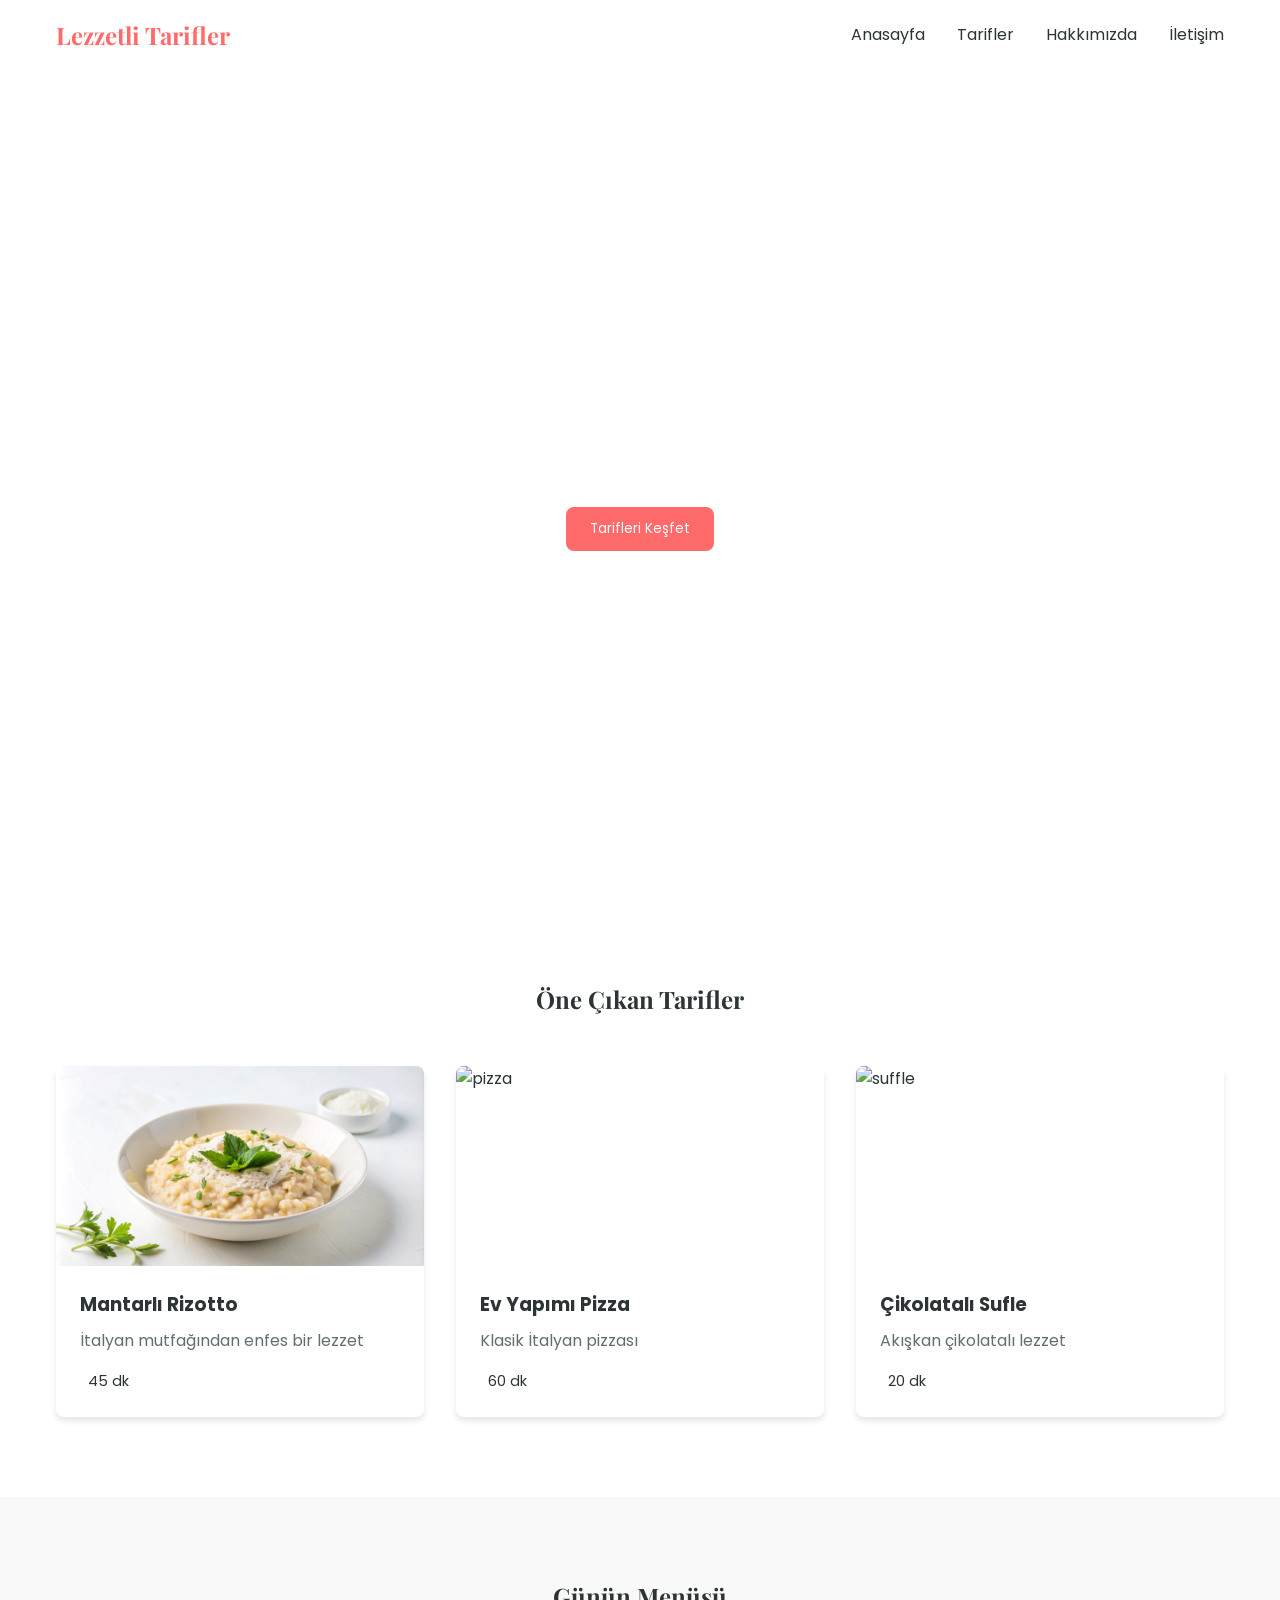
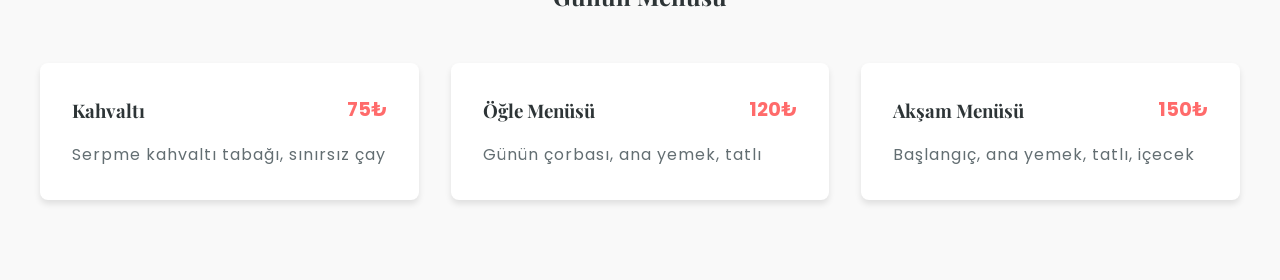
==== lezzetli tarifler/index.html @ 5f1219d7 "dosya düzeni" ====
<!doctype html>
<html lang="en">
  <head>
    <meta charset="UTF-8" />
    <meta name="viewport" content="width=device-width, initial-scale=1.0" />
    <title>Lezzetli Tarfiler</title>

    <!-- Css Link -->
    <link rel="stylesheet" href="./styles/styles.css" />

    <!-- Fontawesome CDN -->
    <link
      rel="stylesheet"
      href="https://cdnjs.cloudflare.com/ajax/libs/font-awesome/7.0.1/css/all.min.css"
      integrity="sha512-2SwdPD6INVrV/lHTZbO2nodKhrnDdJK9/kg2XD1r9uGqPo1cUbujc+IYdlYdEErWNu69gVcYgdxlmVmzTWnetw=="
      crossorigin="anonymous"
      referrerpolicy="no-referrer"
    />
  </head>
  <body>
    <!-- Header -->
    <header>
      <nav class="nav">
        <!-- Logo -->
        <h2 class="logo">Lezzetli Tarifler</h2>

        <!-- Navigation -->
        <ul class="nav-links">
          <li>
            <a href="#">Anasayfa</a>
          </li>

          <li>
            <a href="#">Tarifler</a>
          </li>

          <li>
            <a href="#">Hakkımızda</a>
          </li>

          <li>
            <a href="#">İletişim</a>
          </li>
        </ul>
      </nav>
    </header>

    <main>
      <!-- Hero -->
      <section class="hero">
        <div class="hero-content">
          <h1>En Lezzetli yemek tarifleri</h1>

          <p>Mutfağınıza lezzet katın</p>

          <button>Tarifleri Keşfet</button>
        </div>
      </section>

      <!-- Recipes -->
      <section class="recipes">
        <!-- Title -->
        <h2>Öne Çıkan Tarifler</h2>

        <!-- Container -->
        <div class="recipes-grid">
          <!-- Card-1 -->
          <div class="recipes-grid-card">
            <!-- Image -->
            <img src="./assets/risotto.jpg" alt="rizotto" />

            <!-- Content -->
            <div class="recipe-content">
              <h3>Mantarlı Rizotto</h3>

              <p>İtalyan mutfağından enfes bir lezzet</p>
              <span><i class="fa-solid fa-clock"></i> 45 dk</span>
            </div>
          </div>

          <!-- Card-2 -->
          <div class="recipes-grid-card">
            <!-- Image -->
            <img src="./assets/pizza.jpg" alt="pizza" />

            <!-- Content -->
            <div class="recipe-content">
              <h3>Ev Yapımı Pizza</h3>

              <p>Klasik İtalyan pizzası</p>
              <span><i class="fa-solid fa-clock"></i> 60 dk</span>
            </div>
          </div>

          <!-- Card-3 -->
          <div class="recipes-grid-card">
            <!-- Image -->
            <img src="./assets/suffle.jpg" alt="suffle" />

            <!-- Content -->
            <div class="recipe-content">
              <h3>Çikolatalı Sufle</h3>

              <p>Akışkan çikolatalı lezzet</p>
              <span><i class="fa-solid fa-clock"></i> 20 dk</span>
            </div>
          </div>
        </div>
      </section>

      <!-- Menu -->
      <section class="menu">
        <!-- Title -->
        <h2>Günün Menüsü</h2>

        <!-- Menu Grid -->
        <div class="menu-grid">
          <!-- Card-1 -->
          <div class="menu-grid-card">
            <div class="menu-grid-card-top">
              <h3>kahvaltı</h3>
              <span>75₺</span>
            </div>

            <p>Serpme kahvaltı tabağı, sınırsız çay</p>
          </div>

          <!-- Card-2 -->
          <div class="menu-grid-card">
            <div class="menu-grid-card-top">
              <h3>Öğle Menüsü</h3>
              <span>120₺</span>
            </div>

            <p>Günün çorbası, ana yemek, tatlı</p>
          </div>

          <!-- Card-3 -->
          <div class="menu-grid-card">
            <div class="menu-grid-card-top">
              <h3>Akşam Menüsü</h3>
              <span>150₺</span>
            </div>

            <p>Başlangıç, ana yemek, tatlı, içecek</p>
          </div>
        </div>
      </section>
    </main>
  </body>
</html>
---- lezzetli tarifler/styles/styles.css ----
@import url("https://fonts.googleapis.com/css2?family=Playfair+Display:ital,wght@0,400..900;1,400..900&family=Poppins:ital,wght@0,100;0,200;0,300;0,400;0,500;0,600;0,700;0,800;0,900;1,100;1,200;1,300;1,400;1,500;1,600;1,700;1,800;1,900&display=swap");
*,
*::before,
*::after {
  margin: 0;
  padding: 0;
  box-sizing: border-box;
  border: none;
  outline: none;
}

body {
  font-family: "Poppins", sans-serif;
  color: #2d3436;
  line-height: 1.6;
}

a {
  text-decoration: none;
  color: inherit;
}

ul {
  list-style: none;
}

img {
  max-width: 100%;
  height: auto;
  display: block;
}

button {
  font-family: inherit;
}

header {
  background-color: white;
  position: fixed;
  width: 100%;
  top: 0;
  z-index: 1000;
}
header .nav {
  max-width: 1200px;
  margin: 0 auto;
  padding: 1rem;
  justify-content: space-between;
}
header .nav .logo {
  font-family: "Playfair Display", serif;
  font-size: 1.5rem;
  font-weight: bold;
  color: #ff6b6b;
}
header .nav-links {
  gap: 2rem;
}
header .nav-links li a {
  transition: all 0.3s;
}
header .nav-links li a:hover {
  color: #ff6b6b;
}

.hero {
  height: 100vh;
  background-image: linear-gradient(rgba(0, 0, 0, 0.5)), url("../assets/banner.jpg");
  background-size: cover;
  background-position: center;
  display: flex;
  align-items: center;
  justify-content: center;
  color: white;
  text-align: center;
}
.hero-content h1 {
  font-size: 3.5rem;
  font-family: "Playfair Display", serif;
  margin-bottom: 1rem;
  text-transform: capitalize;
}
.hero-content p {
  font-size: 1.2rem;
  margin-bottom: 1.3rem;
  text-transform: capitalize;
}
.hero-content button {
  padding: 12px 24px;
  background-color: #ff6b6b;
  color: white;
  border: none;
  border-radius: 8px;
  cursor: pointer;
  transition: all 0.3s;
}
.hero-content button:hover {
  background-color: #ff3838;
}

.recipes {
  padding: 5rem 1rem;
  max-width: 1200px;
  margin: 0 auto;
}
.recipes h2 {
  text-align: center;
  font-family: "Playfair Display", serif;
  margin-bottom: 3rem;
}
.recipes-grid {
  display: grid;
  grid-template-columns: repeat(auto-fit, minmax(300px, 1fr));
  gap: 2rem;
}
.recipes-grid-card {
  background-color: white;
  overflow: hidden;
  border-radius: 8px;
  box-shadow: 0 4px 6px rgba(0, 0, 0, 0.1);
  cursor: pointer;
  transition: all 0.3s;
}
.recipes-grid-card:hover {
  transform: translateY(-5px);
  box-shadow: 0 8px 15px rgba(0, 0, 0, 0.15);
}
.recipes-grid-card img {
  width: 100%;
  height: 200px;
  -o-object-fit: cover;
     object-fit: cover;
}
.recipes-grid-card .recipe-content {
  padding: 1.5rem;
}
.recipes-grid-card .recipe-content h3 {
  color: #2d3436;
  margin-bottom: 0.5rem;
}
.recipes-grid-card .recipe-content p {
  color: #636e72;
  margin-bottom: 1rem;
}
.recipes-grid-card .recipe-content span {
  display: flex;
  align-items: center;
  gap: 0.5rem;
  font-size: 0.9rem;
}
.recipes-grid-card .recipe-content span i {
  color: #ff6b6b;
}

.menu {
  background-color: #f9f9f9;
  padding: 5rem 1rem;
}
.menu h2 {
  text-align: center;
  font-family: "Playfair Display", serif;
  margin-bottom: 3rem;
}
.menu-grid {
  max-width: 1200px;
  margin: 0 auto;
  display: grid;
  grid-template-columns: repeat(auto-fit, minmax(300px, 1fr));
  gap: 2rem;
}
.menu-grid-card {
  background-color: white;
  padding: 2rem;
  border-radius: 8px;
  box-shadow: 0 4px 6px rgba(0, 0, 0, 0.1);
  cursor: pointer;
  transition: all 0.3s;
}
.menu-grid-card:hover {
  transform: translateY(-5px);
  box-shadow: 0 8px 15px rgba(0, 0, 0, 0.15);
}
.menu-grid-card-top {
  display: flex;
  align-items: center;
  justify-content: space-between;
  margin-bottom: 1rem;
}
.menu-grid-card-top h3 {
  color: #2d3436;
  font-family: "Playfair Display", serif;
  text-transform: capitalize;
}
.menu-grid-card-top span {
  color: #ff6b6b;
  font-size: 1.2rem;
  font-weight: bold;
}
.menu-grid-card p {
  color: #636e72;
  letter-spacing: 1px;
}

.flex, header .nav, header .nav-links {
  display: flex;
  align-items: center;
}/*# sourceMappingURL=styles.css.map */
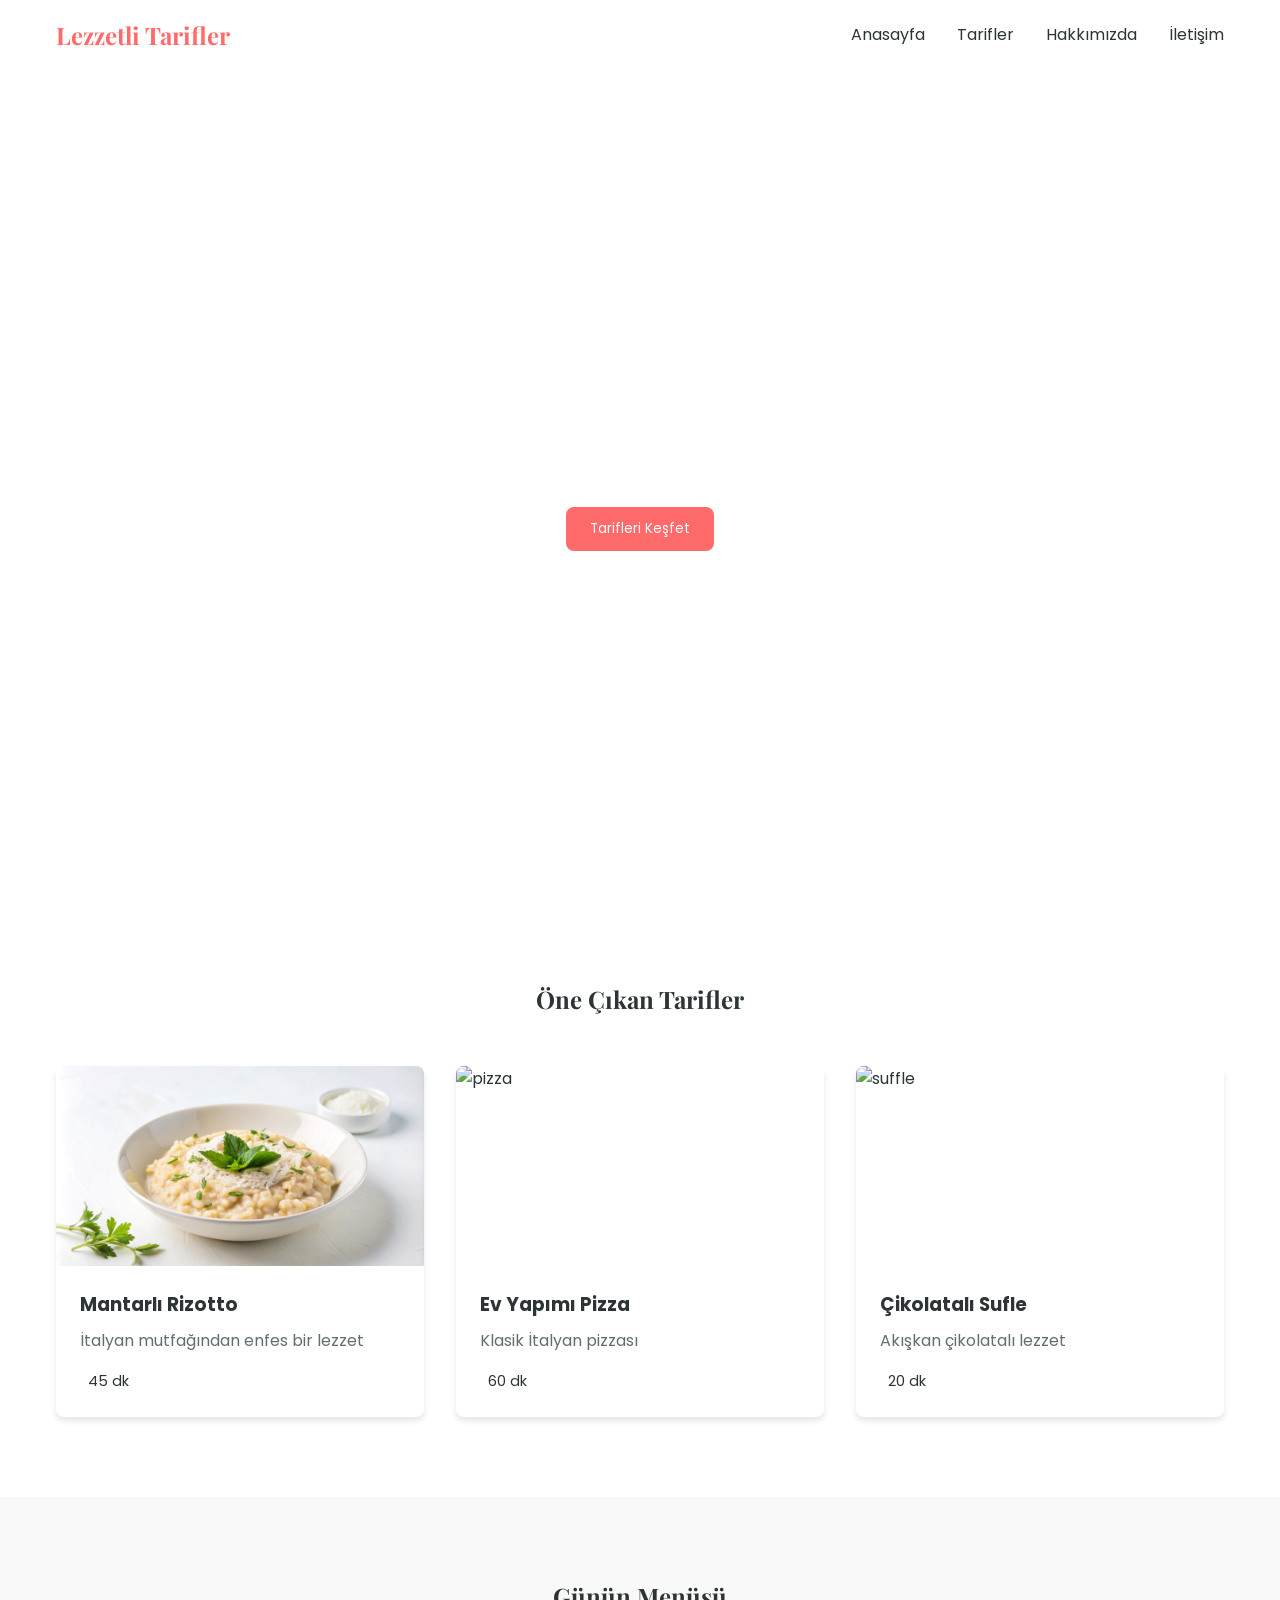
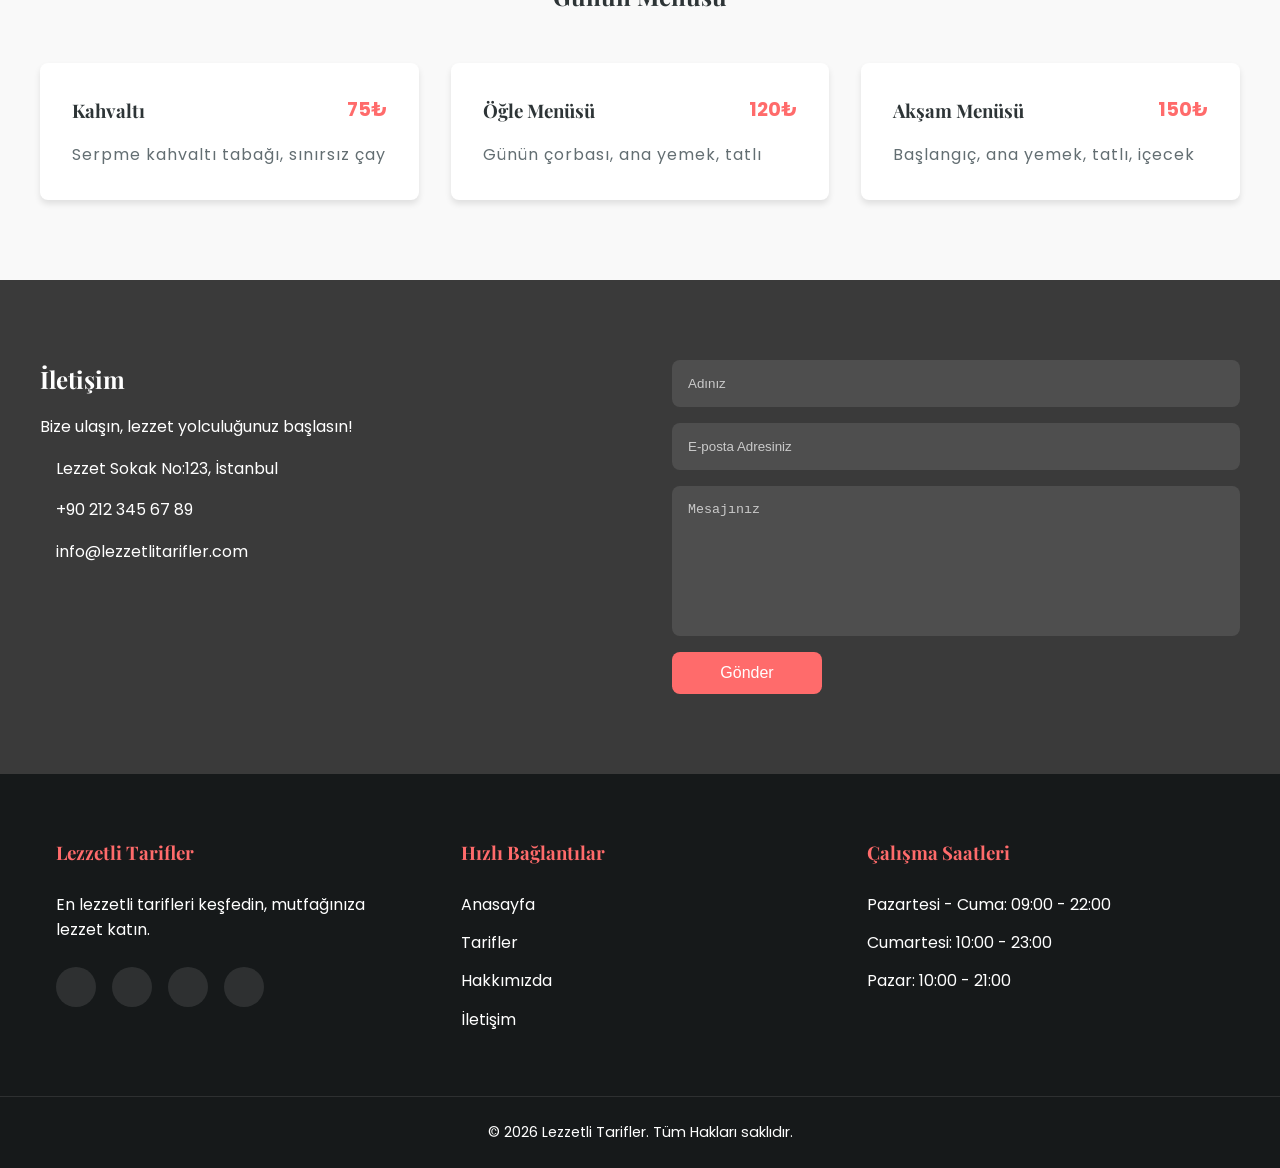
==== commit c6bf6004: "proje tamamlandı" ====
--- a/lezzetli tarifler/index.html
+++ b/lezzetli tarifler/index.html
@@ -24,6 +24,13 @@
         <!-- Logo -->
         <h2 class="logo">Lezzetli Tarifler</h2>
 
+        <!-- Menu -->
+        <div class="mobile-menu-btn">
+          <span></span>
+          <span></span>
+          <span></span>
+        </div>
+
         <!-- Navigation -->
         <ul class="nav-links">
           <li>
@@ -146,6 +153,107 @@
           </div>
         </div>
       </section>
+
+      <!-- Contact -->
+      <section class="contact">
+        <div class="contact-container">
+          <!-- Info -->
+          <div class="info">
+            <h2>İletişim</h2>
+            <p>Bize ulaşın, lezzet yolculuğunuz başlasın!</p>
+
+            <!-- Info item-1 -->
+            <div class="info-item">
+              <i class="fa-solid fa-location-dot"></i>
+              <p>Lezzet Sokak No:123, İstanbul</p>
+            </div>
+
+            <!-- Info item-2 -->
+            <div class="info-item">
+              <i class="fa-solid fa-phone"></i>
+              <p>+90 212 345 67 89</p>
+            </div>
+
+            <!-- Info item-3 -->
+            <div class="info-item">
+              <i class="fa-solid fa-envelope"></i>
+              <p>info@lezzetlitarifler.com</p>
+            </div>
+          </div>
+
+          <!-- Form -->
+          <form class="form">
+            <input type="text" placeholder="Adınız" />
+
+            <input type="email" placeholder="E-posta Adresiniz" />
+
+            <textarea placeholder="Mesajınız"></textarea>
+
+            <button type="submit">Gönder</button>
+          </form>
+        </div>
+      </section>
     </main>
+
+    <!-- Footer -->
+    <footer class="footer">
+      <!-- Content -->
+      <div class="footer-content">
+        <!-- Footer section-1 -->
+        <div class="footer-section">
+          <h3>Lezzetli Tarifler</h3>
+          <p>En lezzetli tarifleri keşfedin, mutfağınıza lezzet katın.</p>
+
+          <div class="social-links">
+            <a href="#">
+              <i class="fa-brands fa-facebook"></i>
+            </a>
+
+            <a href="#">
+              <i class="fa-brands fa-instagram"></i>
+            </a>
+
+            <a href="#">
+              <i class="fa-brands fa-x-twitter"></i>
+            </a>
+
+            <a href="#">
+              <i class="fa-brands fa-youtube"></i>
+            </a>
+          </div>
+        </div>
+
+        <!-- Footer section-2 -->
+        <div class="footer-section">
+          <h3>Hızlı Bağlantılar</h3>
+
+          <ul>
+            <li><a href="#">Anasayfa</a></li>
+            <li><a href="#">Tarifler</a></li>
+            <li><a href="#">Hakkımızda</a></li>
+            <li><a href="#">İletişim</a></li>
+          </ul>
+        </div>
+
+        <!-- Footer section-3 -->
+        <div class="footer-section">
+          <h3>Çalışma Saatleri</h3>
+
+          <ul>
+            <li>Pazartesi - Cuma: 09:00 - 22:00</li>
+            <li>Cumartesi: 10:00 - 23:00</li>
+            <li>Pazar: 10:00 - 21:00</li>
+          </ul>
+        </div>
+      </div>
+
+      <!-- Bottom -->
+      <div class="footer-bottom">
+        <p>&copy; 2026 Lezzetli Tarifler. Tüm Hakları saklıdır.</p>
+      </div>
+    </footer>
+
+    <!-- Js Bağlantı -->
+    <script src="./js/main.js"></script>
   </body>
 </html>
--- a/lezzetli tarifler/styles/styles.css
+++ b/lezzetli tarifler/styles/styles.css
@@ -56,11 +56,67 @@
 header .nav-links {
   gap: 2rem;
 }
+@media (max-width: 768px) {
+  header .nav-links {
+    display: none;
+    position: fixed;
+    top: 0;
+    right: 0;
+    height: 100vh;
+    width: 250px;
+    flex-direction: column;
+    justify-content: center;
+    background-color: white;
+    transform: translateX(100%);
+    box-shadow: -2px 0 10px rgba(0, 0, 0, 0.1);
+    gap: 60px;
+  }
+  header .nav-links.active {
+    display: flex;
+    transform: translateX(0);
+  }
+}
+@media (max-width: 768px) {
+  header .nav-links li a {
+    font-size: 18px;
+  }
+}
 header .nav-links li a {
   transition: all 0.3s;
 }
 header .nav-links li a:hover {
   color: #ff6b6b;
+}
+header .mobile-menu-btn {
+  display: none;
+  flex-direction: column;
+  justify-content: space-between;
+  align-items: center;
+  width: 30px;
+  height: 20px;
+  cursor: pointer;
+  z-index: 10000;
+}
+header .mobile-menu-btn span {
+  display: block;
+  width: 100%;
+  height: 2px;
+  background-color: #2d3436;
+  transition: all 0.3s;
+}
+header .mobile-menu-btn.active span:first-child {
+  transform: translateY(9px) rotate(45deg);
+}
+header .mobile-menu-btn.active span:nth-child(2) {
+  opacity: 0;
+}
+header .mobile-menu-btn.active span:last-child {
+  transform: translateY(-9px) rotate(-45deg);
+}
+@media (max-width: 768px) {
+  header .mobile-menu-btn {
+    display: flex;
+  }
 }
 
 .hero {
@@ -92,7 +148,7 @@
   border: none;
   border-radius: 8px;
   cursor: pointer;
-  transition: all 0.3s;
+  transition: background-color 0.3s;
 }
 .hero-content button:hover {
   background-color: #ff3838;
@@ -201,6 +257,142 @@
   letter-spacing: 1px;
 }
 
+.contact {
+  padding: 5rem 1rem;
+  background-color: #3a3a3a;
+  color: white;
+}
+.contact-container {
+  max-width: 1200px;
+  margin: 0 auto;
+  display: grid;
+  grid-template-columns: repeat(2, 1fr);
+  gap: 4rem;
+}
+@media (max-width: 768px) {
+  .contact-container {
+    grid-template-columns: 1fr;
+  }
+}
+.contact-container .info h2 {
+  font-family: "Playfair Display", serif;
+  margin-bottom: 1rem;
+}
+.contact-container .info-item {
+  display: flex;
+  align-items: center;
+  margin: 1rem 0;
+}
+.contact-container .info-item i {
+  font-size: 1.5rem;
+  margin-right: 1rem;
+  color: #ff6b6b;
+}
+.contact-container .form {
+  display: flex;
+  flex-direction: column;
+  gap: 1rem;
+}
+.contact-container .form input,
+.contact-container .form textarea {
+  padding: 1rem;
+  border-radius: 8px;
+  background-color: rgba(255, 255, 255, 0.1);
+  color: white;
+}
+.contact-container .form input::-moz-placeholder, .contact-container .form textarea::-moz-placeholder {
+  color: rgba(255, 255, 255, 0.7);
+}
+.contact-container .form input::placeholder,
+.contact-container .form textarea::placeholder {
+  color: rgba(255, 255, 255, 0.7);
+}
+.contact-container .form textarea {
+  resize: none;
+  height: 150px;
+}
+.contact-container .form button {
+  padding: 12px 24px;
+  background-color: #ff6b6b;
+  color: white;
+  border: none;
+  border-radius: 8px;
+  cursor: pointer;
+  transition: background-color 0.3s;
+}
+.contact-container .form button:hover {
+  background-color: #ff3838;
+}
+.contact-container .form button {
+  align-self: flex-start;
+  font-size: 1rem;
+  font-weight: 500;
+  min-width: 150px;
+  transition: all 0.3s;
+}
+.contact-container .form button:hover {
+  transform: translateY(-2px);
+  box-shadow: 0 5px 15px rgba(0, 0, 0, 0.3);
+}
+
+.footer {
+  background-color: #16191a;
+  color: white;
+}
+.footer-content {
+  max-width: 1200px;
+  margin: 0 auto;
+  padding: 4rem 1rem;
+  display: grid;
+  grid-template-columns: repeat(auto-fit, minmax(250px, 1fr));
+  gap: 3rem;
+}
+.footer-section h3 {
+  font-family: "Playfair Display", serif;
+  color: #ff6b6b;
+  margin-bottom: 1.5rem;
+}
+.footer-section .social-links {
+  margin-top: 1.5rem;
+  display: flex;
+  gap: 1rem;
+}
+.footer-section .social-links a {
+  width: 40px;
+  height: 40px;
+  background-color: rgba(255, 255, 255, 0.1);
+  border-radius: 50%;
+  display: grid;
+  place-items: center;
+  transition: all 0.3s;
+}
+.footer-section .social-links a i {
+  font-size: 1.2rem;
+}
+.footer-section .social-links a:hover {
+  background-color: #ff6b6b;
+  transform: translateY(-3px);
+}
+.footer-section ul {
+  display: flex;
+  flex-direction: column;
+  gap: 0.8rem;
+}
+.footer-section ul li a {
+  transition: all 0.3s;
+}
+.footer-section ul li a:hover {
+  color: #ff6b6b;
+}
+.footer-bottom {
+  text-align: center;
+  padding: 1.5rem;
+  border-top: 1px solid rgba(255, 255, 255, 0.1);
+}
+.footer-bottom p {
+  font-size: 0.9rem;
+}
+
 .flex, header .nav, header .nav-links {
   display: flex;
   align-items: center;
